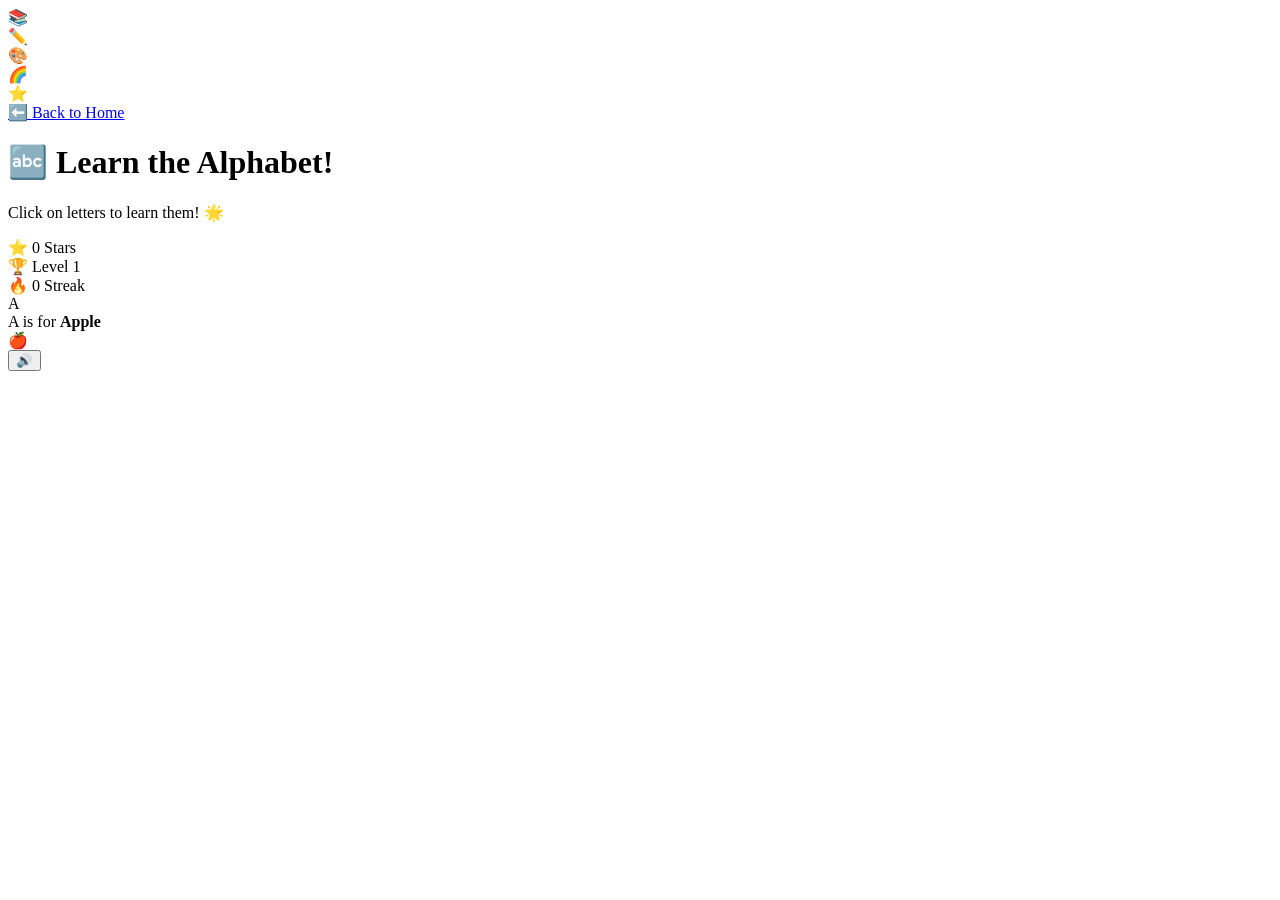
==== alphabet.html @ de92d233 "Add files via upload" ====
<!DOCTYPE html>
<html lang="en">
<head>
    <meta charset="UTF-8">
    <meta name="viewport" content="width=device-width, initial-scale=1.0">
    <title>🔤 Alphabet - Fun English Learning</title>
    <link rel="stylesheet" href="css/styles.css">
</head>
<body>
    <!-- Background shapes -->
    <div class="bg-shapes">
        <div class="floating-shape shape-1">📚</div>
        <div class="floating-shape shape-2">✏️</div>
        <div class="floating-shape shape-3">🎨</div>
        <div class="floating-shape shape-4">🌈</div>
        <div class="floating-shape shape-5">⭐</div>
    </div>
    <div class="bg-shapes" id="dynamicBg"></div>

    <div class="app-container">
        <a href="index.html" class="back-btn">⬅️ Back to Home</a>
        
        <!-- Header -->
        <header class="header">
            <h1 class="app-title">🔤 Learn the Alphabet!</h1>
            <p class="subtitle">Click on letters to learn them! 🌟</p>
            
            <div class="score-bar">
                <div class="score-item">
                    <span class="score-icon">⭐</span>
                    <span class="score-text" id="totalStars">0 Stars</span>
                </div>
                <div class="score-item">
                    <span class="score-icon">🏆</span>
                    <span class="score-text" id="level">Level 1</span>
                </div>
                <div class="score-item">
                    <span class="score-icon">🔥</span>
                    <span class="score-text" id="streak">0 Streak</span>
                </div>
            </div>
        </header>

        <!-- Alphabet Section -->
        <section class="game-section">
            <div class="letter-display" id="letterDisplay">
                <div class="big-letter" id="bigLetter">A</div>
                <div class="letter-word">A is for <strong>Apple</strong></div>
                <div class="letter-word-emoji">🍎</div>
            </div>
            
            <div class="alphabet-grid" id="alphabetGrid">
                <!-- Letters will be generated by JavaScript -->
            </div>
        </section>
    </div>

    <!-- Celebration container -->
    <div class="celebration" id="celebration"></div>

    <!-- Sound toggle -->
    <button class="sound-toggle" id="soundToggle" onclick="toggleSound()">🔊</button>

    <script src="js/data.js"></script>
    <script src="js/app.js"></script>
    <script src="js/sidebar.js"></script>
    <script>
        // Initialize alphabet grid
        function initAlphabet() {
            const grid = document.getElementById('alphabetGrid');
            grid.innerHTML = '';
            
            for (let letter in alphabetData) {
                const card = document.createElement('div');
                card.className = 'letter-card';
                card.innerHTML = `
                    ${letter}
                    <span class="letter-emoji">${alphabetData[letter].emoji}</span>
                `;
                card.onclick = () => selectLetter(letter, card);
                grid.appendChild(card);
            }
        }

        function selectLetter(letter, cardElement) {
            const data = alphabetData[letter];
            
            // Update display
            document.getElementById('bigLetter').textContent = letter;
            document.querySelector('.letter-word').innerHTML = `${letter} is for <strong>${data.word}</strong>`;
            document.querySelector('.letter-word-emoji').textContent = data.emoji;
            
            // Animate card
            document.querySelectorAll('.letter-card').forEach(card => {
                card.classList.remove('speaking');
            });
            cardElement.classList.add('speaking');
            
            // Speak
            speak(`${letter}. ${letter} is for ${data.word}`);
            playSound('pop');
            
            // Award star
            addStar('alphabet');
        }

        // Initialize on load
        document.addEventListener('DOMContentLoaded', initAlphabet);
    </script>
</body>
</html>
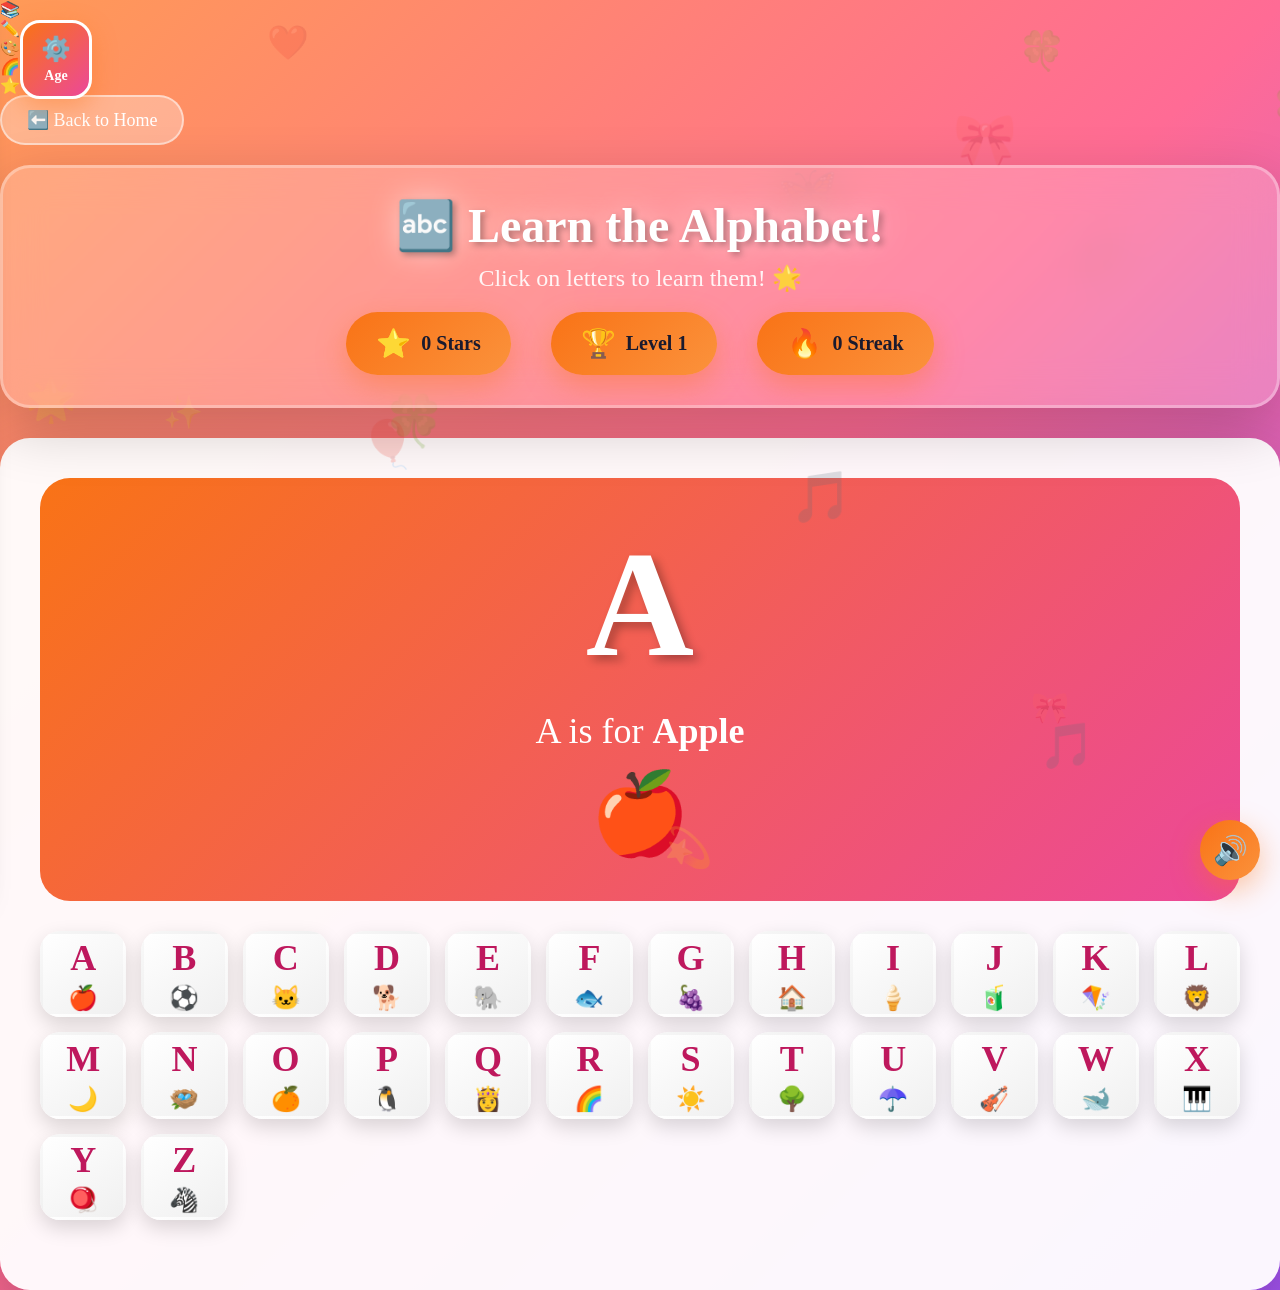
==== commit 8c92971b: "Path changes" ====
--- a/alphabet.html
+++ b/alphabet.html
@@ -4,7 +4,7 @@
     <meta charset="UTF-8">
     <meta name="viewport" content="width=device-width, initial-scale=1.0">
     <title>🔤 Alphabet - Fun English Learning</title>
-    <link rel="stylesheet" href="css/styles.css">
+    <link rel="stylesheet" href="styles.css">
 </head>
 <body>
     <!-- Background shapes -->
@@ -61,9 +61,9 @@
     <!-- Sound toggle -->
     <button class="sound-toggle" id="soundToggle" onclick="toggleSound()">🔊</button>
 
-    <script src="js/data.js"></script>
-    <script src="js/app.js"></script>
-    <script src="js/sidebar.js"></script>
+    <script src="data.js"></script>
+    <script src="app.js"></script>
+    <script src="sidebar.js"></script>
     <script>
         // Initialize alphabet grid
         function initAlphabet() {
--- a/styles.css
+++ b/styles.css
@@ -0,0 +1,1896 @@
+/* ==================== BASE STYLES ==================== */
+* {
+    margin: 0;
+    padding: 0;
+    box-sizing: border-box;
+}
+
+body {
+    font-family: 'Comic Sans MS', 'Chalkboard', 'Bradley Hand', cursive;
+    background: linear-gradient(135deg, #ff9a56 0%, #ff6b95 50%, #a855f7 100%);
+    min-height: 100vh;
+    overflow-x: hidden;
+}
+
+/* ==================== AGE SIDEBAR ==================== */
+.sidebar {
+    position: fixed;
+    top: 0;
+    left: -350px;
+    width: 320px;
+    height: 100vh;
+    background: linear-gradient(180deg, #1a1a2e 0%, #16213e 100%);
+    box-shadow: 5px 0 30px rgba(0, 0, 0, 0.4);
+    z-index: 1000;
+    transition: left 0.4s cubic-bezier(0.4, 0, 0.2, 1);
+    overflow-y: auto;
+}
+
+.sidebar.open {
+    left: 0;
+}
+
+.sidebar-header {
+    display: flex;
+    justify-content: space-between;
+    align-items: center;
+    padding: 25px 20px;
+    background: linear-gradient(135deg, #f97316 0%, #ec4899 100%);
+    color: white;
+}
+
+.sidebar-header h3 {
+    font-size: 24px;
+    text-shadow: 2px 2px 4px rgba(0, 0, 0, 0.2);
+}
+
+.sidebar-close {
+    width: 40px;
+    height: 40px;
+    background: rgba(255, 255, 255, 0.2);
+    border: none;
+    border-radius: 50%;
+    color: white;
+    font-size: 24px;
+    cursor: pointer;
+    transition: all 0.3s ease;
+}
+
+.sidebar-close:hover {
+    background: rgba(255, 255, 255, 0.3);
+    transform: rotate(90deg);
+}
+
+.sidebar-content {
+    padding: 20px;
+}
+
+.sidebar-label {
+    color: #94a3b8;
+    font-size: 16px;
+    margin-bottom: 15px;
+}
+
+.age-options {
+    display: flex;
+    flex-direction: column;
+    gap: 12px;
+}
+
+.age-option {
+    display: flex;
+    flex-direction: column;
+    align-items: flex-start;
+    padding: 15px 18px;
+    background: rgba(255, 255, 255, 0.05);
+    border: 2px solid rgba(255, 255, 255, 0.1);
+    border-radius: 15px;
+    cursor: pointer;
+    transition: all 0.3s ease;
+    text-align: left;
+    font-family: inherit;
+}
+
+.age-option:hover {
+    background: rgba(255, 255, 255, 0.1);
+    border-color: #f97316;
+    transform: translateX(5px);
+}
+
+.age-option.selected {
+    background: linear-gradient(135deg, rgba(249, 115, 22, 0.3) 0%, rgba(236, 72, 153, 0.3) 100%);
+    border-color: #f97316;
+    box-shadow: 0 0 20px rgba(249, 115, 22, 0.3);
+}
+
+.age-emoji {
+    font-size: 32px;
+    margin-bottom: 5px;
+}
+
+.age-label {
+    font-size: 18px;
+    font-weight: bold;
+    color: white;
+    margin-bottom: 3px;
+}
+
+.age-desc {
+    font-size: 13px;
+    color: #94a3b8;
+}
+
+.sidebar-divider {
+    height: 1px;
+    background: linear-gradient(90deg, transparent, rgba(255, 255, 255, 0.2), transparent);
+    margin: 25px 0;
+}
+
+.current-settings h4 {
+    color: #f97316;
+    font-size: 18px;
+    margin-bottom: 15px;
+}
+
+.setting-item {
+    display: flex;
+    justify-content: space-between;
+    align-items: center;
+    padding: 10px 0;
+    border-bottom: 1px solid rgba(255, 255, 255, 0.1);
+    color: #e2e8f0;
+    font-size: 15px;
+}
+
+.setting-item span:last-child {
+    color: #06b6d4;
+    font-weight: bold;
+}
+
+.sidebar-actions {
+    margin-top: 20px;
+}
+
+.sidebar-btn {
+    width: 100%;
+    padding: 15px 20px;
+    font-size: 18px;
+    font-family: inherit;
+    border: none;
+    border-radius: 15px;
+    cursor: pointer;
+    transition: all 0.3s ease;
+}
+
+.sidebar-btn.reset-btn {
+    background: linear-gradient(135deg, #ef4444 0%, #dc2626 100%);
+    color: white;
+}
+
+.sidebar-btn.home-btn {
+    background: linear-gradient(135deg, #22c55e 0%, #16a34a 100%);
+    color: white;
+    margin-bottom: 12px;
+}
+
+.sidebar-btn:hover {
+    transform: scale(1.02);
+    box-shadow: 0 5px 20px rgba(0, 0, 0, 0.3);
+}
+
+/* Sidebar overlay */
+.sidebar-overlay {
+    position: fixed;
+    top: 0;
+    left: 0;
+    width: 100%;
+    height: 100%;
+    background: rgba(0, 0, 0, 0.5);
+    backdrop-filter: blur(3px);
+    z-index: 999;
+    opacity: 0;
+    visibility: hidden;
+    transition: all 0.3s ease;
+}
+
+.sidebar-overlay.active {
+    opacity: 1;
+    visibility: visible;
+}
+
+/* Sidebar toggle button */
+.sidebar-toggle {
+    position: fixed;
+    top: 20px;
+    left: 20px;
+    display: flex;
+    flex-direction: column;
+    align-items: center;
+    gap: 5px;
+    padding: 12px 18px;
+    background: linear-gradient(135deg, #f97316 0%, #ec4899 100%);
+    border: 3px solid white;
+    border-radius: 20px;
+    cursor: pointer;
+    z-index: 100;
+    transition: all 0.3s ease;
+    box-shadow: 0 8px 25px rgba(249, 115, 22, 0.4);
+    font-family: inherit;
+}
+
+.sidebar-toggle:hover {
+    transform: scale(1.1);
+    box-shadow: 0 12px 35px rgba(249, 115, 22, 0.5);
+}
+
+.toggle-icon {
+    font-size: 24px;
+}
+
+.toggle-text {
+    font-size: 14px;
+    font-weight: bold;
+    color: white;
+}
+
+/* ==================== HEADER ==================== */
+.header {
+    text-align: center;
+    padding: 30px 20px;
+    background: rgba(255, 255, 255, 0.2);
+    backdrop-filter: blur(20px);
+    border-radius: 30px;
+    margin-bottom: 30px;
+    border: 3px solid rgba(255, 255, 255, 0.3);
+    box-shadow: 0 20px 60px rgba(0, 0, 0, 0.2);
+}
+
+.app-title {
+    font-size: 48px;
+    color: white;
+    text-shadow: 3px 3px 6px rgba(0, 0, 0, 0.3), 0 0 30px rgba(255, 255, 255, 0.5);
+    margin-bottom: 10px;
+    animation: titleBounce 2s infinite ease-in-out;
+}
+
+@keyframes titleBounce {
+    0%, 100% { transform: scale(1); }
+    50% { transform: scale(1.05); }
+}
+
+.subtitle {
+    font-size: 24px;
+    color: rgba(255, 255, 255, 0.9);
+}
+
+/* Score display */
+.score-bar {
+    display: flex;
+    justify-content: center;
+    gap: 40px;
+    margin-top: 20px;
+    flex-wrap: wrap;
+}
+
+.score-item {
+    background: linear-gradient(135deg, #f97316 0%, #fb923c 100%);
+    padding: 15px 30px;
+    border-radius: 50px;
+    display: flex;
+    align-items: center;
+    gap: 10px;
+    box-shadow: 0 10px 30px rgba(249, 115, 22, 0.4);
+    transform-style: preserve-3d;
+    animation: scoreFloat 3s infinite ease-in-out;
+}
+
+.score-item:nth-child(2) { animation-delay: -1s; }
+.score-item:nth-child(3) { animation-delay: -2s; }
+
+@keyframes scoreFloat {
+    0%, 100% { transform: translateY(0) rotateX(0deg); }
+    50% { transform: translateY(-5px) rotateX(5deg); }
+}
+
+.score-icon {
+    font-size: 28px;
+}
+
+.score-text {
+    font-size: 20px;
+    font-weight: bold;
+    color: #1a1a2e;
+}
+
+/* Age Badge */
+.age-badge {
+    display: inline-flex;
+    align-items: center;
+    gap: 8px;
+    padding: 8px 20px;
+    background: linear-gradient(135deg, #06b6d4 0%, #0891b2 100%);
+    border-radius: 30px;
+    font-size: 18px;
+    color: white;
+    font-weight: bold;
+    cursor: pointer;
+    transition: all 0.3s ease;
+    margin-top: 15px;
+    text-decoration: none;
+}
+
+.age-badge:hover {
+    transform: scale(1.05);
+    box-shadow: 0 10px 30px rgba(6, 182, 212, 0.4);
+}
+
+/* ==================== NAVIGATION ==================== */
+.nav-tabs {
+    display: flex;
+    justify-content: center;
+    gap: 15px;
+    margin-bottom: 30px;
+    flex-wrap: wrap;
+}
+
+.nav-tab {
+    padding: 20px 35px;
+    font-size: 22px;
+    font-family: inherit;
+    border: none;
+    border-radius: 20px;
+    cursor: pointer;
+    transition: all 0.3s ease;
+    background: rgba(255, 255, 255, 0.2);
+    color: white;
+    border: 3px solid transparent;
+    box-shadow: 0 10px 30px rgba(0, 0, 0, 0.2);
+    transform-style: preserve-3d;
+    perspective: 500px;
+    text-decoration: none;
+    display: inline-flex;
+    align-items: center;
+    gap: 8px;
+}
+
+.nav-tab:hover {
+    transform: translateY(-5px) rotateX(10deg);
+    box-shadow: 0 20px 40px rgba(0, 0, 0, 0.3);
+}
+
+.nav-tab.active {
+    background: linear-gradient(135deg, #06b6d4 0%, #0891b2 100%);
+    border-color: white;
+    transform: scale(1.05);
+}
+
+/* ==================== GAME SECTIONS ==================== */
+.game-section {
+    background: rgba(255, 255, 255, 0.95);
+    border-radius: 30px;
+    padding: 40px;
+    box-shadow: 0 30px 80px rgba(0, 0, 0, 0.3);
+    animation: sectionAppear 0.5s ease-out;
+}
+
+@keyframes sectionAppear {
+    from {
+        opacity: 0;
+        transform: translateY(50px) rotateX(-10deg);
+    }
+    to {
+        opacity: 1;
+        transform: translateY(0) rotateX(0deg);
+    }
+}
+
+.section-title {
+    text-align: center;
+    font-size: 36px;
+    color: #be185d;
+    margin-bottom: 30px;
+    text-shadow: 2px 2px 4px rgba(0, 0, 0, 0.1);
+}
+
+/* ==================== DIFFICULTY SELECTOR ==================== */
+.difficulty-selector {
+    display: flex;
+    justify-content: center;
+    gap: 15px;
+    margin-bottom: 30px;
+    flex-wrap: wrap;
+}
+
+.difficulty-btn {
+    padding: 12px 25px;
+    font-size: 18px;
+    font-family: inherit;
+    background: white;
+    border: 3px solid #e5e7eb;
+    border-radius: 30px;
+    cursor: pointer;
+    transition: all 0.3s ease;
+}
+
+.difficulty-btn:hover {
+    border-color: #f97316;
+    transform: scale(1.05);
+}
+
+.difficulty-btn.active {
+    background: linear-gradient(135deg, #22c55e 0%, #16a34a 100%);
+    color: white;
+    border-color: transparent;
+}
+
+/* ==================== BUTTONS ==================== */
+.next-round-btn {
+    display: block;
+    margin: 30px auto 0;
+    padding: 20px 50px;
+    font-size: 24px;
+    font-family: inherit;
+    background: linear-gradient(135deg, #f97316 0%, #ec4899 100%);
+    color: white;
+    border: none;
+    border-radius: 50px;
+    cursor: pointer;
+    box-shadow: 0 10px 30px rgba(249, 115, 22, 0.4);
+    transition: all 0.3s ease;
+}
+
+.next-round-btn:hover {
+    transform: scale(1.1);
+    box-shadow: 0 15px 40px rgba(249, 115, 22, 0.5);
+}
+
+.control-btn {
+    padding: 15px 35px;
+    font-size: 20px;
+    font-family: inherit;
+    border: none;
+    border-radius: 30px;
+    cursor: pointer;
+    transition: all 0.3s ease;
+}
+
+.clear-btn {
+    background: linear-gradient(135deg, #f87171 0%, #ef4444 100%);
+    color: white;
+}
+
+.speak-btn {
+    background: linear-gradient(135deg, #60a5fa 0%, #3b82f6 100%);
+    color: white;
+}
+
+.control-btn:hover {
+    transform: scale(1.1);
+}
+
+/* Back button */
+.back-btn {
+    display: inline-flex;
+    align-items: center;
+    gap: 8px;
+    padding: 12px 25px;
+    font-size: 18px;
+    font-family: inherit;
+    background: rgba(255, 255, 255, 0.3);
+    color: white;
+    border: 2px solid rgba(255, 255, 255, 0.5);
+    border-radius: 30px;
+    cursor: pointer;
+    text-decoration: none;
+    transition: all 0.3s ease;
+    margin-bottom: 20px;
+}
+
+.back-btn:hover {
+    background: rgba(255, 255, 255, 0.4);
+    transform: translateX(-5px);
+}
+
+/* ==================== ALPHABET SECTION ==================== */
+.alphabet-grid {
+    display: grid;
+    grid-template-columns: repeat(auto-fill, minmax(80px, 1fr));
+    gap: 15px;
+    margin-bottom: 30px;
+}
+
+.letter-card {
+    aspect-ratio: 1;
+    background: linear-gradient(145deg, #fff 0%, #f0f0f0 100%);
+    border-radius: 20px;
+    display: flex;
+    flex-direction: column;
+    align-items: center;
+    justify-content: center;
+    font-size: 36px;
+    font-weight: bold;
+    color: #be185d;
+    cursor: pointer;
+    transition: all 0.3s ease;
+    box-shadow: 0 8px 20px rgba(0, 0, 0, 0.15);
+    border: 3px solid transparent;
+    transform-style: preserve-3d;
+    position: relative;
+}
+
+.letter-card:hover {
+    transform: translateY(-10px) rotateY(10deg) scale(1.1);
+    box-shadow: 0 20px 40px rgba(0, 0, 0, 0.2);
+    border-color: #f97316;
+    background: linear-gradient(145deg, #fed7aa 0%, #ffedd5 100%);
+}
+
+.letter-card.speaking {
+    animation: letterSpeak 0.5s ease-in-out;
+    background: linear-gradient(145deg, #06b6d4 0%, #67e8f9 100%);
+    border-color: #0891b2;
+}
+
+@keyframes letterSpeak {
+    0%, 100% { transform: scale(1) rotateY(0deg); }
+    25% { transform: scale(1.2) rotateY(-20deg); }
+    75% { transform: scale(1.2) rotateY(20deg); }
+}
+
+.letter-emoji {
+    font-size: 24px;
+    margin-top: 5px;
+}
+
+.letter-display {
+    text-align: center;
+    margin-bottom: 30px;
+    padding: 40px;
+    background: linear-gradient(135deg, #f97316 0%, #ec4899 100%);
+    border-radius: 30px;
+    color: white;
+}
+
+.big-letter {
+    font-size: 150px;
+    font-weight: bold;
+    text-shadow: 5px 5px 10px rgba(0, 0, 0, 0.3);
+    animation: letterPulse 1s infinite ease-in-out;
+    display: inline-block;
+}
+
+@keyframes letterPulse {
+    0%, 100% { transform: scale(1) rotate(-5deg); }
+    50% { transform: scale(1.1) rotate(5deg); }
+}
+
+.letter-word {
+    font-size: 36px;
+    margin-top: 20px;
+}
+
+.letter-word-emoji {
+    font-size: 80px;
+    display: block;
+    margin-top: 15px;
+    animation: emojiJump 1s infinite ease-in-out;
+}
+
+@keyframes emojiJump {
+    0%, 100% { transform: translateY(0); }
+    50% { transform: translateY(-20px); }
+}
+
+/* ==================== MATCHING SECTION ==================== */
+.match-container {
+    display: flex;
+    justify-content: space-around;
+    flex-wrap: wrap;
+    gap: 40px;
+}
+
+.match-column {
+    display: flex;
+    flex-direction: column;
+    gap: 20px;
+    min-width: 200px;
+}
+
+.match-column h3 {
+    text-align: center;
+    font-size: 24px;
+    color: #be185d;
+}
+
+.match-item {
+    padding: 20px 30px;
+    background: linear-gradient(145deg, #fff 0%, #f8f8f8 100%);
+    border: 4px solid #ddd;
+    border-radius: 20px;
+    font-size: 28px;
+    cursor: pointer;
+    transition: all 0.3s ease;
+    text-align: center;
+    box-shadow: 0 8px 20px rgba(0, 0, 0, 0.1);
+}
+
+.match-item:hover {
+    transform: scale(1.05);
+    box-shadow: 0 12px 30px rgba(0, 0, 0, 0.15);
+}
+
+.match-item.selected {
+    border-color: #ffd700;
+    background: linear-gradient(145deg, #ffd700 0%, #ffec8b 100%);
+    transform: scale(1.1);
+}
+
+.match-item.correct {
+    border-color: #0891b2;
+    background: linear-gradient(145deg, #06b6d4 0%, #67e8f9 100%);
+    animation: correctMatch 0.6s ease-out;
+}
+
+.match-item.wrong {
+    border-color: #ef4444;
+    background: linear-gradient(145deg, #f87171 0%, #fca5a5 100%);
+    animation: wrongMatch 0.5s ease-out;
+}
+
+@keyframes correctMatch {
+    0% { transform: scale(1); }
+    50% { transform: scale(1.2) rotate(5deg); }
+    100% { transform: scale(1); }
+}
+
+@keyframes wrongMatch {
+    0%, 100% { transform: translateX(0); }
+    25% { transform: translateX(-20px); }
+    75% { transform: translateX(20px); }
+}
+
+.match-feedback {
+    text-align: center;
+    font-size: 48px;
+    margin-top: 30px;
+    min-height: 80px;
+}
+
+/* ==================== SPELLING SECTION ==================== */
+.spelling-game {
+    text-align: center;
+}
+
+.spelling-image {
+    font-size: 150px;
+    margin-bottom: 20px;
+    animation: imageWiggle 2s infinite ease-in-out;
+}
+
+@keyframes imageWiggle {
+    0%, 100% { transform: rotate(-5deg); }
+    50% { transform: rotate(5deg); }
+}
+
+.spelling-hint {
+    font-size: 28px;
+    color: #666;
+    margin-bottom: 30px;
+}
+
+.spelling-slots {
+    display: flex;
+    justify-content: center;
+    gap: 15px;
+    margin-bottom: 40px;
+    flex-wrap: wrap;
+}
+
+.letter-slot {
+    width: 70px;
+    height: 80px;
+    background: linear-gradient(145deg, #f0f0f0 0%, #e0e0e0 100%);
+    border-radius: 15px;
+    display: flex;
+    align-items: center;
+    justify-content: center;
+    font-size: 40px;
+    font-weight: bold;
+    color: #be185d;
+    border: 4px dashed #aaa;
+    transition: all 0.3s ease;
+}
+
+.letter-slot.filled {
+    background: linear-gradient(145deg, #f97316 0%, #ec4899 100%);
+    color: white;
+    border: 4px solid #be185d;
+    animation: slotFill 0.3s ease-out;
+}
+
+.letter-slot.correct {
+    background: linear-gradient(145deg, #06b6d4 0%, #0891b2 100%);
+    border-color: #0e7490;
+}
+
+.letter-slot.wrong {
+    background: linear-gradient(145deg, #f87171 0%, #ef4444 100%);
+    border-color: #dc2626;
+    animation: slotShake 0.5s ease-out;
+}
+
+@keyframes slotFill {
+    from { transform: scale(0.5); }
+    to { transform: scale(1); }
+}
+
+@keyframes slotShake {
+    0%, 100% { transform: translateX(0); }
+    25% { transform: translateX(-10px); }
+    75% { transform: translateX(10px); }
+}
+
+.letter-choices {
+    display: flex;
+    justify-content: center;
+    gap: 12px;
+    flex-wrap: wrap;
+}
+
+.letter-choice {
+    width: 60px;
+    height: 60px;
+    background: linear-gradient(145deg, #ffd700 0%, #ffec8b 100%);
+    border: none;
+    border-radius: 15px;
+    font-size: 30px;
+    font-weight: bold;
+    font-family: inherit;
+    color: #1a1a2e;
+    cursor: pointer;
+    transition: all 0.3s ease;
+    box-shadow: 0 6px 20px rgba(255, 215, 0, 0.4);
+}
+
+.letter-choice:hover {
+    transform: translateY(-8px) scale(1.1);
+    box-shadow: 0 12px 30px rgba(255, 215, 0, 0.5);
+}
+
+.letter-choice:disabled {
+    opacity: 0.3;
+    cursor: not-allowed;
+    transform: none;
+}
+
+.spelling-result {
+    font-size: 48px;
+    margin-top: 30px;
+    min-height: 70px;
+}
+
+.spelling-controls {
+    margin-top: 20px;
+    display: flex;
+    justify-content: center;
+    gap: 20px;
+}
+
+/* ==================== COUNTING SECTION ==================== */
+.counting-game {
+    text-align: center;
+}
+
+.counting-display {
+    display: flex;
+    justify-content: center;
+    flex-wrap: wrap;
+    gap: 15px;
+    margin-bottom: 30px;
+    min-height: 150px;
+    padding: 30px;
+    background: linear-gradient(145deg, #f8f8f8 0%, #e8e8e8 100%);
+    border-radius: 20px;
+}
+
+.counting-item {
+    font-size: 60px;
+    animation: countPop 0.5s ease-out;
+    cursor: pointer;
+    transition: transform 0.2s;
+}
+
+.counting-item:hover {
+    transform: scale(1.3);
+}
+
+@keyframes countPop {
+    from { transform: scale(0) rotate(-180deg); }
+    to { transform: scale(1) rotate(0deg); }
+}
+
+.counting-question {
+    font-size: 32px;
+    color: #be185d;
+    margin-bottom: 30px;
+}
+
+.number-choices {
+    display: flex;
+    justify-content: center;
+    gap: 20px;
+    flex-wrap: wrap;
+}
+
+.number-choice {
+    width: 80px;
+    height: 80px;
+    background: linear-gradient(145deg, #fff 0%, #f0f0f0 100%);
+    border: 4px solid #ddd;
+    border-radius: 50%;
+    font-size: 36px;
+    font-weight: bold;
+    font-family: inherit;
+    color: #be185d;
+    cursor: pointer;
+    transition: all 0.3s ease;
+    box-shadow: 0 8px 20px rgba(0, 0, 0, 0.15);
+}
+
+.number-choice:hover {
+    transform: scale(1.2);
+    border-color: #f97316;
+    background: linear-gradient(145deg, #fed7aa 0%, #ffedd5 100%);
+}
+
+.number-choice.correct {
+    background: linear-gradient(145deg, #06b6d4 0%, #0891b2 100%);
+    border-color: #0e7490;
+    color: white;
+}
+
+.number-choice.wrong {
+    background: linear-gradient(145deg, #f87171 0%, #ef4444 100%);
+    border-color: #dc2626;
+    color: white;
+}
+
+/* ==================== MATHS SECTION ==================== */
+.maths-game {
+    text-align: center;
+}
+
+.maths-mode-selector {
+    display: flex;
+    justify-content: center;
+    gap: 15px;
+    margin-bottom: 25px;
+    flex-wrap: wrap;
+}
+
+.maths-mode-btn {
+    padding: 12px 20px;
+    font-size: 16px;
+    font-family: inherit;
+    background: white;
+    border: 3px solid #e0e0e0;
+    border-radius: 20px;
+    cursor: pointer;
+    transition: all 0.3s ease;
+    box-shadow: 0 4px 15px rgba(0,0,0,0.1);
+}
+
+.maths-mode-btn:hover {
+    transform: translateY(-3px);
+    box-shadow: 0 8px 25px rgba(0,0,0,0.15);
+    border-color: #06b6d4;
+}
+
+.maths-mode-btn.active {
+    background: linear-gradient(135deg, #06b6d4 0%, #0891b2 100%);
+    color: white;
+    border-color: transparent;
+    transform: scale(1.05);
+}
+
+.maths-problem-area {
+    background: linear-gradient(145deg, #ecfeff 0%, #cffafe 100%);
+    border-radius: 30px;
+    padding: 40px;
+    margin-bottom: 30px;
+    border: 4px solid #06b6d4;
+    box-shadow: 0 15px 50px rgba(6, 182, 212, 0.3);
+}
+
+.maths-visual {
+    display: flex;
+    justify-content: center;
+    align-items: center;
+    gap: 20px;
+    margin-bottom: 30px;
+    flex-wrap: wrap;
+    min-height: 120px;
+}
+
+.maths-group {
+    display: flex;
+    flex-wrap: wrap;
+    gap: 8px;
+    max-width: 200px;
+    justify-content: center;
+    padding: 15px;
+    background: rgba(255,255,255,0.7);
+    border-radius: 15px;
+    border: 3px solid #22d3ee;
+}
+
+.maths-item {
+    font-size: 40px;
+    animation: mathPop 0.3s ease-out backwards;
+}
+
+@keyframes mathPop {
+    from { transform: scale(0); opacity: 0; }
+    to { transform: scale(1); opacity: 1; }
+}
+
+.maths-operator {
+    font-size: 60px;
+    font-weight: bold;
+    color: #0891b2;
+}
+
+.maths-equals {
+    font-size: 60px;
+    font-weight: bold;
+    color: #0891b2;
+}
+
+.maths-question-box {
+    width: 80px;
+    height: 80px;
+    background: linear-gradient(135deg, #fbbf24 0%, #f59e0b 100%);
+    border-radius: 15px;
+    display: flex;
+    align-items: center;
+    justify-content: center;
+    font-size: 40px;
+    font-weight: bold;
+    color: white;
+    box-shadow: 0 8px 25px rgba(251, 191, 36, 0.5);
+    animation: questionPulse 1.5s infinite ease-in-out;
+}
+
+@keyframes questionPulse {
+    0%, 100% { transform: scale(1); }
+    50% { transform: scale(1.1); }
+}
+
+.maths-question-box.answered {
+    background: linear-gradient(135deg, #06b6d4 0%, #0891b2 100%);
+    animation: none;
+}
+
+.maths-equation {
+    font-size: 36px;
+    margin-bottom: 30px;
+    display: flex;
+    justify-content: center;
+    align-items: center;
+    gap: 15px;
+    flex-wrap: wrap;
+}
+
+.equation-number {
+    background: white;
+    padding: 10px 20px;
+    border-radius: 15px;
+    font-weight: bold;
+    color: #0891b2;
+    box-shadow: 0 4px 15px rgba(0,0,0,0.1);
+}
+
+.equation-operator {
+    color: #64748b;
+    font-weight: bold;
+}
+
+.maths-answer-choices {
+    display: flex;
+    justify-content: center;
+    gap: 20px;
+    flex-wrap: wrap;
+}
+
+.maths-choice {
+    width: 80px;
+    height: 80px;
+    background: linear-gradient(135deg, #fbbf24 0%, #f59e0b 100%);
+    border: none;
+    border-radius: 20px;
+    font-size: 32px;
+    font-weight: bold;
+    font-family: inherit;
+    color: white;
+    cursor: pointer;
+    transition: all 0.3s ease;
+    box-shadow: 0 8px 25px rgba(251, 191, 36, 0.4);
+    display: flex;
+    align-items: center;
+    justify-content: center;
+}
+
+.maths-choice:hover {
+    transform: translateY(-8px) scale(1.1);
+    box-shadow: 0 15px 35px rgba(251, 191, 36, 0.5);
+}
+
+.maths-choice.correct {
+    background: linear-gradient(135deg, #06b6d4 0%, #0891b2 100%);
+    color: white;
+    animation: correctPulse 0.5s ease;
+}
+
+.maths-choice.wrong {
+    background: linear-gradient(135deg, #f87171 0%, #ef4444 100%);
+    color: white;
+    animation: wrongShake 0.5s ease;
+}
+
+@keyframes correctPulse {
+    0%, 100% { transform: scale(1); }
+    50% { transform: scale(1.2); }
+}
+
+@keyframes wrongShake {
+    0%, 100% { transform: translateX(0); }
+    25% { transform: translateX(-10px); }
+    75% { transform: translateX(10px); }
+}
+
+.maths-result {
+    font-size: 36px;
+    margin-top: 25px;
+    min-height: 50px;
+}
+
+.maths-controls {
+    display: flex;
+    justify-content: center;
+    gap: 15px;
+    margin-top: 25px;
+    flex-wrap: wrap;
+}
+
+.maths-btn {
+    padding: 12px 25px;
+    font-size: 18px;
+    font-family: inherit;
+    border: none;
+    border-radius: 25px;
+    cursor: pointer;
+    transition: all 0.3s ease;
+    color: white;
+}
+
+.maths-btn.speak-btn {
+    background: linear-gradient(135deg, #60a5fa 0%, #3b82f6 100%);
+}
+
+.maths-btn.hint-btn {
+    background: linear-gradient(135deg, #a855f7 0%, #7c3aed 100%);
+}
+
+.maths-btn.next-btn {
+    background: linear-gradient(135deg, #f97316 0%, #ec4899 100%);
+}
+
+.maths-btn:hover {
+    transform: scale(1.05);
+}
+
+.maths-score {
+    display: flex;
+    justify-content: center;
+    gap: 30px;
+    margin-top: 25px;
+    flex-wrap: wrap;
+}
+
+.maths-score-item {
+    background: rgba(6, 182, 212, 0.1);
+    padding: 10px 20px;
+    border-radius: 15px;
+    font-size: 18px;
+    color: #0891b2;
+    font-weight: bold;
+}
+
+/* Comparison styles */
+.comparison-container {
+    display: flex;
+    justify-content: center;
+    align-items: center;
+    gap: 30px;
+    margin-bottom: 20px;
+}
+
+.compare-number {
+    font-size: 80px;
+    font-weight: bold;
+    color: #0891b2;
+    background: white;
+    padding: 20px 40px;
+    border-radius: 20px;
+    box-shadow: 0 8px 25px rgba(0,0,0,0.1);
+}
+
+.compare-choice {
+    width: 60px;
+    height: 60px;
+    background: linear-gradient(135deg, #fbbf24 0%, #f59e0b 100%);
+    border: none;
+    border-radius: 15px;
+    font-size: 30px;
+    font-weight: bold;
+    color: white;
+    cursor: pointer;
+    transition: all 0.3s ease;
+}
+
+.compare-choice:hover {
+    transform: scale(1.2);
+}
+
+/* Sequence styles */
+.sequence-container {
+    display: flex;
+    justify-content: center;
+    gap: 15px;
+    flex-wrap: wrap;
+}
+
+.sequence-number {
+    width: 70px;
+    height: 70px;
+    background: linear-gradient(135deg, #06b6d4 0%, #0891b2 100%);
+    border-radius: 15px;
+    display: flex;
+    align-items: center;
+    justify-content: center;
+    font-size: 32px;
+    font-weight: bold;
+    color: white;
+    box-shadow: 0 6px 20px rgba(6, 182, 212, 0.4);
+}
+
+.sequence-blank {
+    background: linear-gradient(135deg, #fbbf24 0%, #f59e0b 100%);
+    animation: questionPulse 1.5s infinite;
+}
+
+.sequence-blank.filled {
+    background: linear-gradient(135deg, #06b6d4 0%, #0891b2 100%);
+    animation: none;
+}
+
+/* ==================== CELEBRATION ==================== */
+.celebration {
+    position: fixed;
+    top: 0;
+    left: 0;
+    width: 100%;
+    height: 100%;
+    pointer-events: none;
+    z-index: 1000;
+}
+
+.confetti {
+    position: absolute;
+    width: 12px;
+    height: 12px;
+    animation: confettiFall linear forwards;
+}
+
+@keyframes confettiFall {
+    0% {
+        transform: translateY(-100px) rotate(0deg);
+        opacity: 1;
+    }
+    100% {
+        transform: translateY(100vh) rotate(720deg);
+        opacity: 0;
+    }
+}
+
+.star-burst {
+    position: fixed;
+    font-size: 50px;
+    animation: starExplode 1s ease-out forwards;
+    z-index: 1001;
+}
+
+@keyframes starExplode {
+    0% { transform: scale(0) rotate(0deg); opacity: 1; }
+    50% { transform: scale(1.5) rotate(180deg); opacity: 1; }
+    100% { transform: scale(0) rotate(360deg); opacity: 0; }
+}
+
+/* Sound toggle */
+.sound-toggle {
+    position: fixed;
+    bottom: 20px;
+    right: 20px;
+    width: 60px;
+    height: 60px;
+    border-radius: 50%;
+    background: linear-gradient(135deg, #f97316 0%, #fb923c 100%);
+    border: none;
+    font-size: 28px;
+    cursor: pointer;
+    box-shadow: 0 10px 30px rgba(249, 115, 22, 0.4);
+    z-index: 100;
+    transition: all 0.3s ease;
+}
+
+.sound-toggle:hover {
+    transform: scale(1.1);
+}
+
+/* ==================== HOME PAGE CARDS ==================== */
+.game-cards {
+    display: grid;
+    grid-template-columns: repeat(auto-fit, minmax(280px, 1fr));
+    gap: 25px;
+    margin-top: 30px;
+}
+
+.game-card {
+    background: rgba(255, 255, 255, 0.95);
+    border-radius: 25px;
+    padding: 30px;
+    text-align: center;
+    cursor: pointer;
+    transition: all 0.3s ease;
+    box-shadow: 0 15px 40px rgba(0, 0, 0, 0.15);
+    text-decoration: none;
+    color: inherit;
+    border: 4px solid transparent;
+}
+
+.game-card:hover {
+    transform: translateY(-10px) scale(1.02);
+    box-shadow: 0 25px 60px rgba(0, 0, 0, 0.2);
+    border-color: #f97316;
+}
+
+.game-card-emoji {
+    font-size: 80px;
+    display: block;
+    margin-bottom: 15px;
+    animation: cardFloat 3s infinite ease-in-out;
+}
+
+@keyframes cardFloat {
+    0%, 100% { transform: translateY(0) rotate(-2deg); }
+    50% { transform: translateY(-10px) rotate(2deg); }
+}
+
+.game-card-title {
+    font-size: 28px;
+    color: #be185d;
+    margin-bottom: 10px;
+}
+
+.game-card-desc {
+    font-size: 16px;
+    color: #64748b;
+}
+
+/* Progress Dashboard */
+.progress-section {
+    background: rgba(255, 255, 255, 0.95);
+    border-radius: 20px;
+    padding: 25px;
+    margin-top: 20px;
+    box-shadow: 0 10px 30px rgba(0, 0, 0, 0.1);
+}
+
+.progress-title {
+    font-size: 24px;
+    color: #be185d;
+    margin-bottom: 20px;
+    text-align: center;
+}
+
+.skill-progress {
+    display: grid;
+    grid-template-columns: repeat(auto-fit, minmax(200px, 1fr));
+    gap: 15px;
+}
+
+.skill-item {
+    display: flex;
+    flex-direction: column;
+    gap: 8px;
+}
+
+.skill-name {
+    font-size: 16px;
+    color: #64748b;
+}
+
+.skill-bar {
+    height: 12px;
+    background: #e5e7eb;
+    border-radius: 6px;
+    overflow: hidden;
+}
+
+.skill-fill {
+    height: 100%;
+    border-radius: 6px;
+    transition: width 0.5s ease;
+}
+
+.skill-fill.alphabet { background: linear-gradient(90deg, #f97316, #fbbf24); }
+.skill-fill.matching { background: linear-gradient(90deg, #06b6d4, #22d3ee); }
+.skill-fill.spelling { background: linear-gradient(90deg, #ec4899, #f472b6); }
+.skill-fill.counting { background: linear-gradient(90deg, #f97316, #fb923c); }
+.skill-fill.maths { background: linear-gradient(90deg, #06b6d4, #0891b2); }
+.skill-fill.sentences { background: linear-gradient(90deg, #a855f7, #c084fc); }
+
+/* ==================== SENTENCES SECTION ==================== */
+.sentence-game {
+    text-align: center;
+}
+
+.sentence-mode-selector {
+    display: flex;
+    justify-content: center;
+    gap: 15px;
+    margin-bottom: 25px;
+    flex-wrap: wrap;
+}
+
+.sentence-mode-btn {
+    padding: 12px 25px;
+    font-size: 18px;
+    font-family: inherit;
+    background: white;
+    border: 3px solid #e5e7eb;
+    border-radius: 30px;
+    cursor: pointer;
+    transition: all 0.3s ease;
+}
+
+.sentence-mode-btn:hover {
+    border-color: #f97316;
+    transform: scale(1.05);
+}
+
+.sentence-mode-btn.active {
+    background: linear-gradient(135deg, #f97316 0%, #ec4899 100%);
+    color: white;
+    border-color: transparent;
+}
+
+.sentence-category-tabs {
+    display: flex;
+    justify-content: center;
+    gap: 10px;
+    margin-bottom: 25px;
+    flex-wrap: wrap;
+}
+
+.category-tab {
+    padding: 10px 20px;
+    font-size: 16px;
+    font-family: inherit;
+    background: white;
+    border: 2px solid #e5e7eb;
+    border-radius: 20px;
+    cursor: pointer;
+    transition: all 0.3s ease;
+}
+
+.category-tab:hover {
+    border-color: #06b6d4;
+    transform: scale(1.05);
+}
+
+.category-tab.active {
+    background: linear-gradient(135deg, #06b6d4 0%, #0891b2 100%);
+    color: white;
+    border-color: transparent;
+}
+
+.sentence-display-area {
+    background: linear-gradient(145deg, #fff 0%, #f8f8f8 100%);
+    border-radius: 25px;
+    padding: 30px;
+    box-shadow: 0 10px 30px rgba(0, 0, 0, 0.1);
+    margin-bottom: 20px;
+}
+
+.sentence-category-label {
+    font-size: 20px;
+    color: #666;
+    margin-bottom: 15px;
+}
+
+.sentence-illustration {
+    font-size: 100px;
+    margin-bottom: 20px;
+    animation: illustrationWiggle 2s infinite ease-in-out;
+}
+
+@keyframes illustrationWiggle {
+    0%, 100% { transform: rotate(-5deg) scale(1); }
+    50% { transform: rotate(5deg) scale(1.05); }
+}
+
+.reading-sentence {
+    font-size: 28px;
+    line-height: 2;
+    padding: 20px;
+}
+
+.reading-word {
+    padding: 5px 12px;
+    border-radius: 10px;
+    cursor: pointer;
+    transition: all 0.3s ease;
+    display: inline-block;
+}
+
+.reading-word:hover {
+    background: linear-gradient(135deg, #f97316 0%, #ec4899 100%);
+    color: white;
+    transform: scale(1.1);
+}
+
+.sentence-slots {
+    display: flex;
+    justify-content: center;
+    gap: 10px;
+    margin-bottom: 25px;
+    flex-wrap: wrap;
+}
+
+.word-slot {
+    min-width: 80px;
+    height: 50px;
+    background: rgba(200, 200, 200, 0.3);
+    border: 3px dashed #aaa;
+    border-radius: 15px;
+    display: flex;
+    align-items: center;
+    justify-content: center;
+    font-size: 18px;
+    padding: 5px 15px;
+    transition: all 0.3s ease;
+}
+
+.word-slot.filled {
+    background: linear-gradient(135deg, #06b6d4 0%, #0891b2 100%);
+    color: white;
+    border: 3px solid #0e7490;
+}
+
+.word-bank {
+    display: flex;
+    justify-content: center;
+    gap: 10px;
+    flex-wrap: wrap;
+}
+
+.word-bank-item {
+    padding: 12px 20px;
+    font-size: 18px;
+    font-family: inherit;
+    background: linear-gradient(135deg, #ffd700 0%, #ffec8b 100%);
+    border: none;
+    border-radius: 15px;
+    cursor: pointer;
+    transition: all 0.3s ease;
+    box-shadow: 0 5px 15px rgba(255, 215, 0, 0.3);
+}
+
+.word-bank-item:hover {
+    transform: translateY(-5px);
+    box-shadow: 0 10px 25px rgba(255, 215, 0, 0.4);
+}
+
+.word-bank-item:disabled {
+    opacity: 0.3;
+    cursor: not-allowed;
+}
+
+.blank-sentence {
+    font-size: 28px;
+    line-height: 2;
+    padding: 20px;
+}
+
+.blank-space {
+    display: inline-block;
+    min-width: 100px;
+    border-bottom: 4px solid #f97316;
+    padding: 5px 10px;
+    margin: 0 5px;
+    transition: all 0.3s ease;
+}
+
+.blank-space.filled {
+    background: linear-gradient(135deg, #22c55e 0%, #16a34a 100%);
+    color: white;
+    border-radius: 10px;
+    border-bottom: none;
+}
+
+.answer-choices {
+    display: flex;
+    justify-content: center;
+    gap: 15px;
+    flex-wrap: wrap;
+    margin-top: 20px;
+}
+
+.answer-choice-btn {
+    padding: 15px 30px;
+    font-size: 20px;
+    font-family: inherit;
+    background: white;
+    border: 3px solid #e5e7eb;
+    border-radius: 20px;
+    cursor: pointer;
+    transition: all 0.3s ease;
+}
+
+.answer-choice-btn:hover {
+    border-color: #f97316;
+    transform: scale(1.1);
+}
+
+.answer-choice-btn.correct {
+    background: linear-gradient(135deg, #22c55e 0%, #16a34a 100%);
+    color: white;
+    border-color: transparent;
+}
+
+.answer-choice-btn.wrong {
+    background: linear-gradient(135deg, #ef4444 0%, #dc2626 100%);
+    color: white;
+    border-color: transparent;
+}
+
+.sentence-result {
+    font-size: 28px;
+    margin-top: 20px;
+    min-height: 50px;
+}
+
+.sentence-controls {
+    display: flex;
+    justify-content: center;
+    gap: 15px;
+    margin-top: 20px;
+    flex-wrap: wrap;
+}
+
+.sentence-btn {
+    padding: 12px 25px;
+    font-size: 18px;
+    font-family: inherit;
+    border: none;
+    border-radius: 25px;
+    cursor: pointer;
+    transition: all 0.3s ease;
+}
+
+.sentence-btn.read-btn { background: linear-gradient(135deg, #60a5fa 0%, #3b82f6 100%); color: white; }
+.sentence-btn.hint-btn { background: linear-gradient(135deg, #fbbf24 0%, #f59e0b 100%); color: #1a1a2e; }
+.sentence-btn.clear-btn { background: linear-gradient(135deg, #f87171 0%, #ef4444 100%); color: white; }
+.sentence-btn.next-btn { background: linear-gradient(135deg, #22c55e 0%, #16a34a 100%); color: white; }
+
+.sentence-btn:hover {
+    transform: scale(1.1);
+}
+
+.sentence-progress {
+    margin-top: 20px;
+}
+
+.progress-bar-container {
+    width: 100%;
+    max-width: 400px;
+    height: 12px;
+    background: #e5e7eb;
+    border-radius: 10px;
+    margin: 10px auto;
+    overflow: hidden;
+}
+
+.progress-bar-fill {
+    height: 100%;
+    background: linear-gradient(90deg, #f97316, #ec4899);
+    border-radius: 10px;
+    transition: width 0.5s ease;
+}
+
+/* ==================== TRACING SECTION ==================== */
+.tracing-game {
+    text-align: center;
+}
+
+.trace-letter-display {
+    font-size: 80px;
+    font-weight: bold;
+    color: #be185d;
+    margin-bottom: 10px;
+}
+
+.trace-word-hint {
+    font-size: 24px;
+    color: #666;
+    margin-bottom: 20px;
+}
+
+.tracing-canvas-container {
+    position: relative;
+    display: inline-block;
+    margin: 0 auto 25px;
+    background: white;
+    border-radius: 20px;
+    box-shadow: 0 10px 30px rgba(0, 0, 0, 0.2);
+    padding: 10px;
+}
+
+#tracingCanvas {
+    display: block;
+    border-radius: 15px;
+    cursor: crosshair;
+    touch-action: none;
+}
+
+.guide-letter {
+    position: absolute;
+    top: 50%;
+    left: 50%;
+    transform: translate(-50%, -50%);
+    font-size: 200px;
+    font-weight: bold;
+    color: rgba(200, 200, 200, 0.2);
+    pointer-events: none;
+    z-index: 0;
+}
+
+.color-picker, .brush-size {
+    display: flex;
+    justify-content: center;
+    align-items: center;
+    gap: 12px;
+    margin-bottom: 20px;
+    flex-wrap: wrap;
+}
+
+.color-btn {
+    width: 45px;
+    height: 45px;
+    border-radius: 50%;
+    border: 4px solid white;
+    cursor: pointer;
+    transition: all 0.3s ease;
+    box-shadow: 0 4px 10px rgba(0, 0, 0, 0.2);
+}
+
+.color-btn:hover, .color-btn.active {
+    transform: scale(1.2);
+    box-shadow: 0 6px 15px rgba(0, 0, 0, 0.3);
+}
+
+.color-btn.active {
+    border-color: #1a1a2e;
+}
+
+.size-btn {
+    padding: 10px 20px;
+    font-size: 16px;
+    font-family: inherit;
+    background: white;
+    border: 3px solid #e5e7eb;
+    border-radius: 20px;
+    cursor: pointer;
+    transition: all 0.3s ease;
+}
+
+.size-btn:hover {
+    border-color: #f97316;
+}
+
+.size-btn.active {
+    background: linear-gradient(135deg, #f97316 0%, #ec4899 100%);
+    color: white;
+    border-color: transparent;
+}
+
+.tracing-controls {
+    display: flex;
+    justify-content: center;
+    gap: 15px;
+    margin-bottom: 25px;
+    flex-wrap: wrap;
+}
+
+.letter-navigation {
+    margin-top: 25px;
+}
+
+.letter-grid {
+    display: flex;
+    flex-wrap: wrap;
+    justify-content: center;
+    gap: 8px;
+    max-width: 600px;
+    margin: 0 auto;
+}
+
+.letter-grid-btn {
+    width: 45px;
+    height: 45px;
+    font-size: 20px;
+    font-weight: bold;
+    font-family: inherit;
+    background: white;
+    border: 2px solid #e5e7eb;
+    border-radius: 10px;
+    cursor: pointer;
+    transition: all 0.3s ease;
+}
+
+.letter-grid-btn:hover {
+    border-color: #f97316;
+    transform: scale(1.1);
+}
+
+.letter-grid-btn.active {
+    background: linear-gradient(135deg, #f97316 0%, #ec4899 100%);
+    color: white;
+    border-color: transparent;
+}
+
+/* ==================== STORY SECTION ==================== */
+.story-game {
+    text-align: center;
+}
+
+.story-book {
+    background: linear-gradient(145deg, #fffbeb 0%, #fef3c7 100%);
+    border-radius: 25px;
+    padding: 40px;
+    box-shadow: 0 15px 40px rgba(0, 0, 0, 0.15);
+    margin-bottom: 25px;
+    position: relative;
+    min-height: 350px;
+}
+
+.story-title {
+    font-size: 32px;
+    color: #be185d;
+    margin-bottom: 25px;
+    text-shadow: 2px 2px 4px rgba(0, 0, 0, 0.1);
+}
+
+.story-illustration {
+    font-size: 120px;
+    margin-bottom: 25px;
+    animation: storyIllustration 3s infinite ease-in-out;
+}
+
+@keyframes storyIllustration {
+    0%, 100% { transform: scale(1) rotate(-3deg); }
+    50% { transform: scale(1.05) rotate(3deg); }
+}
+
+.story-text {
+    font-size: 26px;
+    line-height: 1.8;
+    color: #333;
+    max-width: 600px;
+    margin: 0 auto;
+}
+
+.story-text .highlight {
+    color: #f97316;
+    font-weight: bold;
+    cursor: pointer;
+    padding: 2px 8px;
+    border-radius: 8px;
+    transition: all 0.3s ease;
+}
+
+.story-text .highlight:hover {
+    background: linear-gradient(135deg, #f97316 0%, #ec4899 100%);
+    color: white;
+}
+
+.story-navigation {
+    display: flex;
+    justify-content: center;
+    gap: 20px;
+    margin-bottom: 25px;
+}
+
+.story-nav-btn {
+    padding: 15px 30px;
+    font-size: 20px;
+    font-family: inherit;
+    border: none;
+    border-radius: 25px;
+    cursor: pointer;
+    transition: all 0.3s ease;
+    background: linear-gradient(135deg, #f97316 0%, #ec4899 100%);
+    color: white;
+    box-shadow: 0 8px 20px rgba(249, 115, 22, 0.3);
+}
+
+.story-nav-btn:hover:not(:disabled) {
+    transform: scale(1.1);
+}
+
+.story-nav-btn:disabled {
+    opacity: 0.4;
+    cursor: not-allowed;
+}
+
+.story-nav-btn.read-btn {
+    background: linear-gradient(135deg, #60a5fa 0%, #3b82f6 100%);
+    box-shadow: 0 8px 20px rgba(59, 130, 246, 0.3);
+}
+
+.story-progress {
+    display: flex;
+    justify-content: center;
+    gap: 10px;
+    margin-bottom: 25px;
+}
+
+.story-controls {
+    display: flex;
+    justify-content: center;
+    gap: 15px;
+    flex-wrap: wrap;
+}
+
+/* ==================== RESPONSIVE ==================== */
+@media (max-width: 768px) {
+    .app-title {
+        font-size: 32px;
+    }
+    
+    .nav-tab {
+        padding: 15px 20px;
+        font-size: 18px;
+    }
+    
+    .section-title {
+        font-size: 28px;
+    }
+    
+    .big-letter {
+        font-size: 100px;
+    }
+    
+    .spelling-image {
+        font-size: 100px;
+    }
+    
+    .game-card-emoji {
+        font-size: 60px;
+    }
+    
+    .game-card-title {
+        font-size: 22px;
+    }
+}
